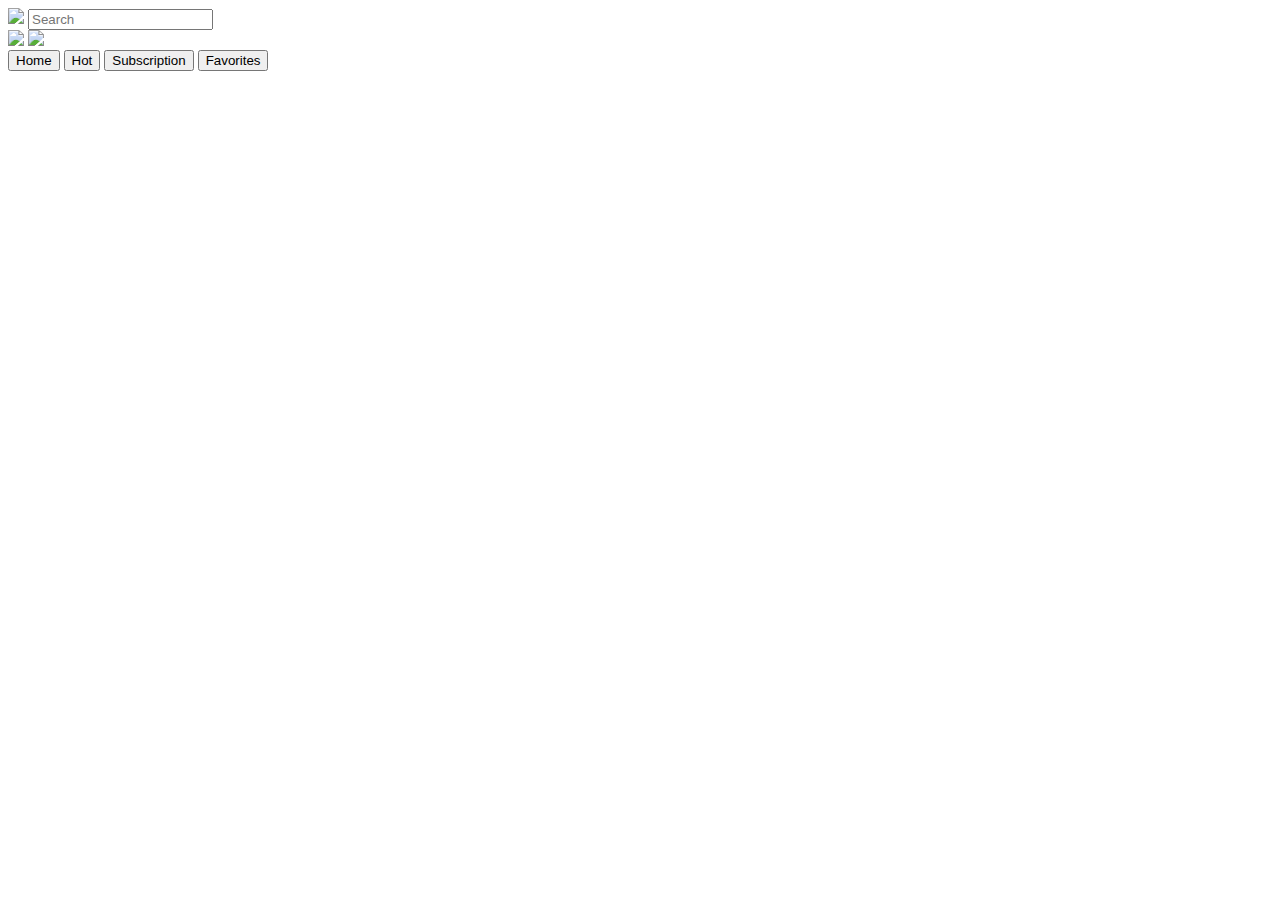
==== index.html @ 9000d668 "added icon and updated webpage title" ====
<!DOCTYPE html>
<html lang="en">
  <head>
    <title>dotdot</title>
    <link rel="stylesheet" type="text/css" href="./style.css" >
    <link rel="shortcut icon" type="image/x-icon" href="./assets/icon.png" />
  </head>
  <body>
    <div class="layoutBar">
      <img class="logo" src="./assets/dotdot_logo.png" />
      <input class="searchbar" type="search" placeholder="Search">
      </input>
      <div class="layoutRight">
        <img class="upload" src="./assets/upload.png" />
        <img class="profile_pic" src="./assets/anon.jpg" />
      </div>
    </div>
    <div class="content">
      <div class="leftMenu">
        <input class="leftMenuItems" type="button" value="Home" />
        <input class="leftMenuItems" type="button" value="Hot" />
        <input class="leftMenuItems" type="button" value="Subscription" />
        <input class="leftMenuItems" type="button" value="Favorites" />
      </div>
    </div>
  </body>
</html>
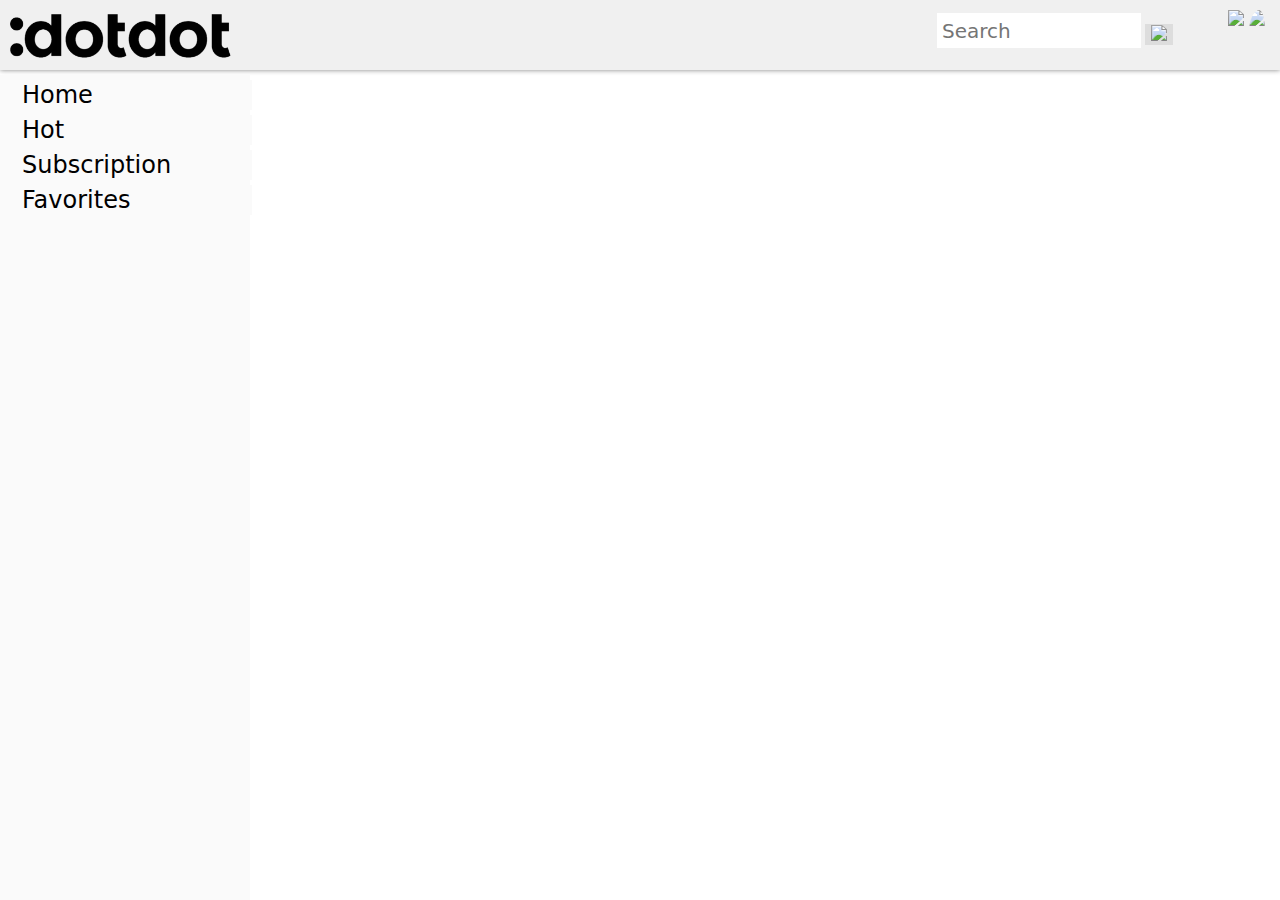
==== commit 054377f8: "Merge branch 'master' of https://github.com/bennyfungc/cse134b" ====
--- a/index.html
+++ b/index.html
@@ -1,21 +1,34 @@
 <!DOCTYPE html>
 <html lang="en">
+<meta name="viewport" content="width=device-width, initial-scale=1.0">
   <head>
     <title>dotdot</title>
     <link rel="stylesheet" type="text/css" href="./style.css" >
     <link rel="shortcut icon" type="image/x-icon" href="./assets/icon.png" />
   </head>
   <body>
-    <div class="layoutBar">
-      <img class="logo" src="./assets/dotdot_logo.png" />
-      <input class="searchbar" type="search" placeholder="Search">
-      </input>
-      <div class="layoutRight">
-        <img class="upload" src="./assets/upload.png" />
-        <img class="profile_pic" src="./assets/anon.jpg" />
+    <div class="navbar">
+      <div class="navleft">
+        <a class="logo" href="./index.html">
+          <img class="logo" src="./assets/dotdot_logo.png" />
+        </a>
+      </div>
+      <div class="navright">
+        <a class="profile" href="./profile.html">
+          <img class="profile_pic" src="./assets/anon.jpg" />
+        </a>
+        <a class="upload" href="./upload.html">
+          <img class="upload" src="./assets/upload.png" />
+        </a>
+        <form action="/search.html">
+          <input class="searchbar" type="search" placeholder="Search">
+          <button class="search" type="submit">
+            <img class="search" src="./assets/search.png" />
+          </button>
+        </form>
       </div>
     </div>
-    <div class="content">
+    <div class="body-container">
       <div class="leftMenu">
         <input class="leftMenuItems" type="button" value="Home" />
         <input class="leftMenuItems" type="button" value="Hot" />
--- a/style.css
+++ b/style.css
@@ -0,0 +1,140 @@
+html {
+  height: 100%;
+  width: 100%;
+}
+
+body {
+  margin:0px;
+  height: 100%;
+  width: 100%;
+}
+
+div.navleft {
+  display: inline-block;
+  float: left;
+  width: 230px;
+}
+
+div.navright{
+  display: inline-block;
+  float: right;
+  width: auto;
+}
+
+form {
+  float: left;
+  margin-top: 3px;
+}
+
+img.logo {
+  height: 50px;
+}
+
+a.logo {
+  height: 0px;
+  text-decoration: none;
+}
+
+img.profile_pic {
+  height: 45px;
+  border-radius: 50%;
+  padding-right: 5px;
+  float: right;
+}
+
+img.upload {
+  height: 40px;
+  padding-right: 5px;
+  float: right;
+}
+
+img.search {
+  height: 28px;
+}
+
+button.search {
+  position: relative;
+  top: 3px;
+  background: #ddd;
+  border: none;
+}
+
+button.search:hover {
+  background: #ccc;
+}
+
+a.profile {
+  height: 0px;
+  text-decoration: none;
+}
+
+a.upload {
+  height: 0px;
+  text-decoration: none;
+}
+
+input.searchbar {
+  border: none;
+  font-family: system-ui;
+  padding: 5px;
+  font-size: 20px;
+  width: 70%;
+  height: 35px;
+}
+
+div.navbar{
+  padding: 10px;
+  width: auto;
+  margin-top: 0px;
+  background-color: #F0F0F0;
+  height: 50px;
+  box-shadow: 0px 0px 5px grey;
+}
+
+div.body-container {
+  width: 100%;
+  height: calc(100% - 70px);
+}
+
+div.leftMenu{
+  float: left;
+  height: calc(100% - 5px);
+  width: 250px;
+  margin-top: 5px;
+  background-color: #FAFAFA;
+}
+
+input.leftMenuItems {
+  border: 0px;
+  outline: none;
+  margin: 5px 2px;
+  padding-left: 20px;
+  display: block;
+  width: 100%;
+  font-family: system-ui;
+  font-size: 24px;
+  text-align: left;
+  background-color: #FAFAFA;
+}
+
+input.leftMenuItems:hover {
+  background-color: #EFEFEF;
+}
+
+@media only screen and (max-width: 650px){
+  div.navleft {
+    position: absolute;
+    visibility: hidden;
+  }
+
+  div.navright {
+    position: absolute;
+    width: 100%;
+  }
+
+  div.leftMenu {
+    height: auto;
+    width: 100%;
+  }
+
+}
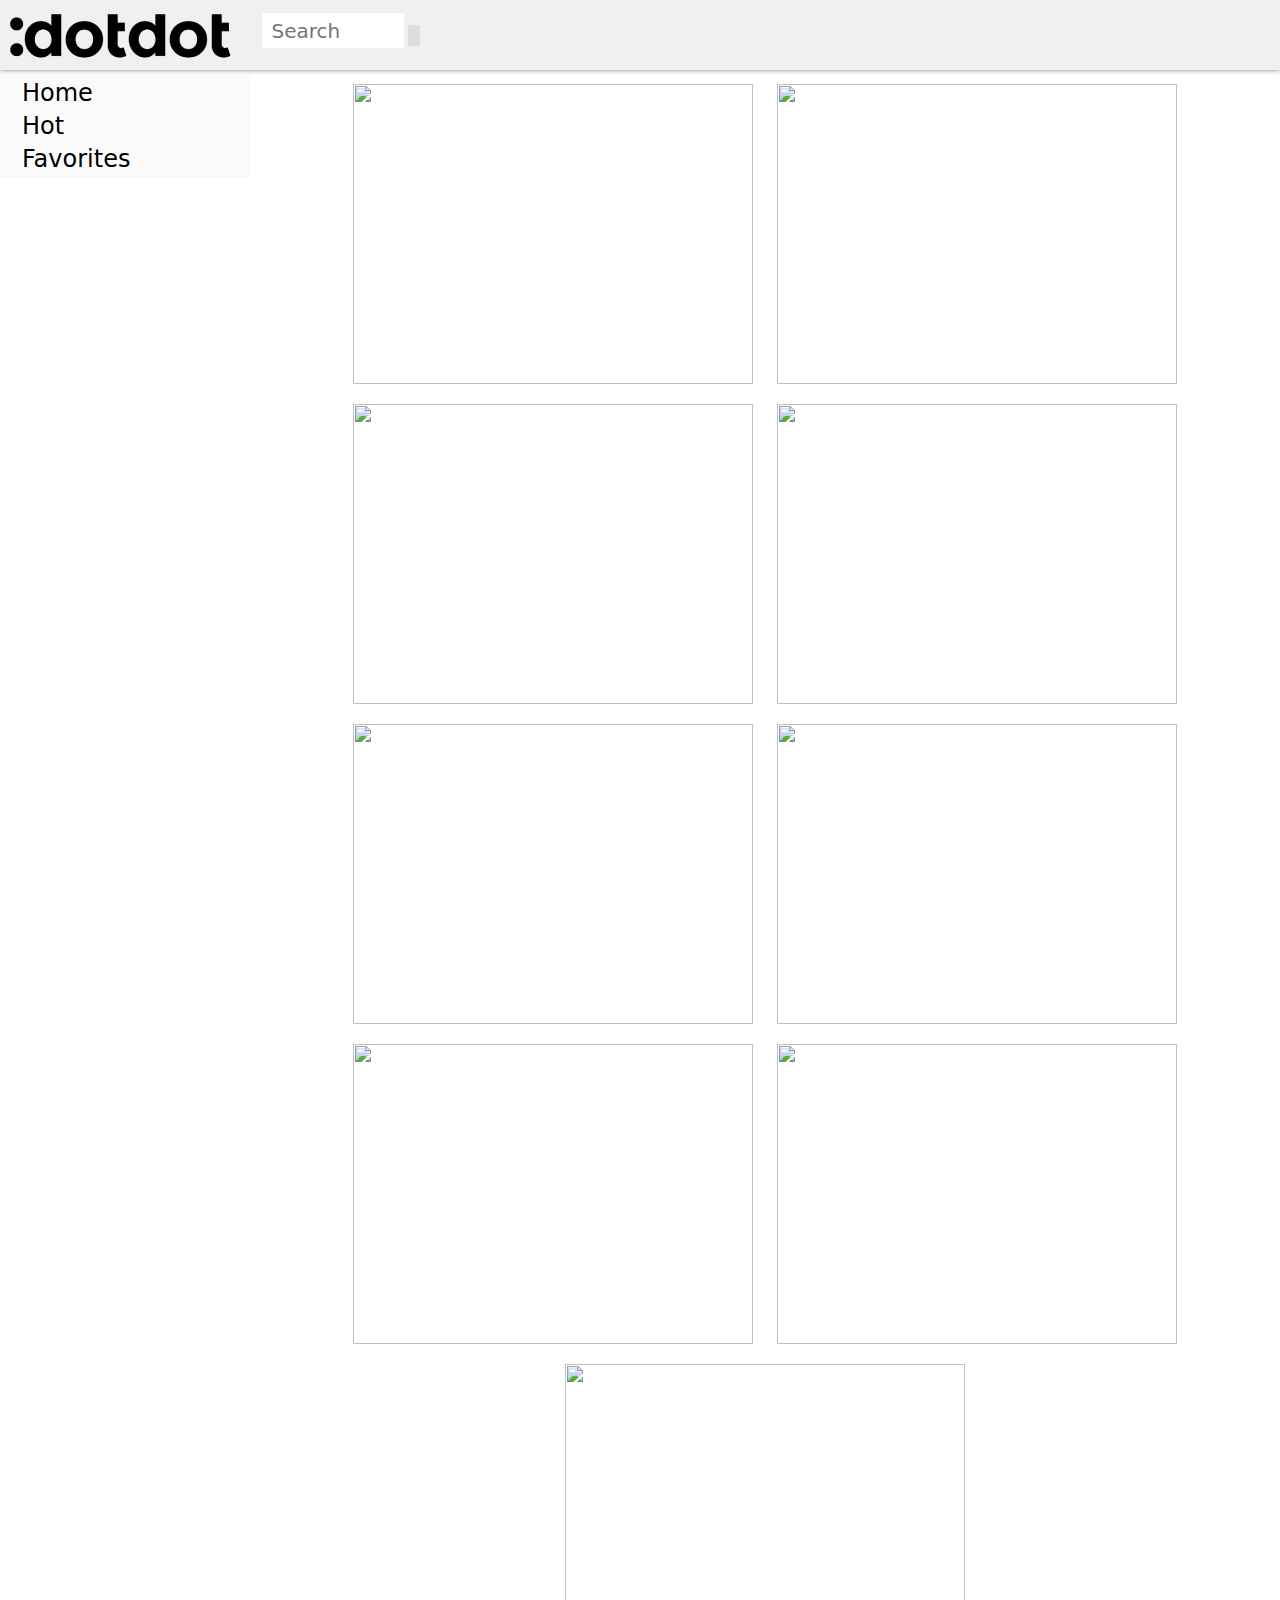
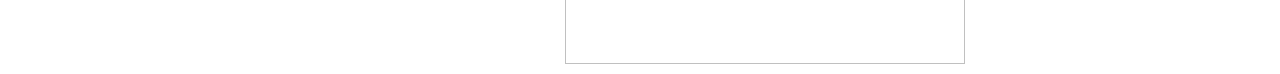
==== commit 0602d7f1: "clean up code according to style validator" ====
--- a/index.html
+++ b/index.html
@@ -1,7 +1,8 @@
 <!DOCTYPE html>
 <html lang="en">
-<meta name="viewport" content="width=device-width, initial-scale=1.0">
   <head>
+    <meta name="viewport" content="width=device-width, initial-scale=1.0">
+    <meta charset="utf-8">
     <title>dotdot</title>
     <link rel="stylesheet" type="text/css" href="./style.css" >
     <link rel="shortcut icon" type="image/x-icon" href="./assets/icon.png" />
@@ -10,30 +11,77 @@
     <div class="navbar">
       <div class="navleft">
         <a class="logo" href="./index.html">
-          <img class="logo" src="./assets/dotdot_logo.png" />
+          <img alt="" class="logo" src="./assets/dotdot_logo.png" />
         </a>
+        <form action="./search.html">
+            <input class="searchbar" type="search" placeholder="Search">
+            <button class="button" type="submit">
+                <img alt="" class="search" src="./assets/search.png" />
+            </button>
+        </form>
       </div>
       <div class="navright">
         <a class="profile" href="./profile.html">
-          <img class="profile_pic" src="./assets/anon.jpg" />
+          <img alt="" class="profile_pic" src="./assets/anon.jpg" />
         </a>
-        <a class="upload" href="./upload.html">
-          <img class="upload" src="./assets/upload.png" />
+        <a class="upload" onclick="" >
+          <img alt="" class="upload" src="./assets/upload.png" />
         </a>
-        <form action="/search.html">
-          <input class="searchbar" type="search" placeholder="Search">
-          <button class="search" type="submit">
-            <img class="search" src="./assets/search.png" />
-          </button>
-        </form>
+
       </div>
     </div>
     <div class="body-container">
       <div class="leftMenu">
-        <input class="leftMenuItems" type="button" value="Home" />
-        <input class="leftMenuItems" type="button" value="Hot" />
-        <input class="leftMenuItems" type="button" value="Subscription" />
-        <input class="leftMenuItems" type="button" value="Favorites" />
+        <a class="leftMenuItems" href="./index.html" >Home</a>
+        <a class="leftMenuItems" href="./index.html" >Hot</a>
+        <a class="leftMenuItems" href="./index.html" >Favorites</a>
+      </div>
+      <div class="body-right">
+        <div class="gallery">
+          <a href="./view.html" >
+            <img alt="" src="./artwork/1.jpg" >
+          </a>
+        </div>
+        <div class="gallery">
+          <a href="./view.html" >
+            <img alt="" src="./artwork/2.jpg" >
+          </a>
+        </div>
+        <div class="gallery">
+          <a href="./view.html" >
+            <img alt="" src="./artwork/3.jpg" >
+          </a>
+        </div>
+        <div class="gallery">
+          <a href="./view.html" >
+            <img alt="" src="./artwork/4.jpg" >
+          </a>
+        </div>
+        <div class="gallery">
+          <a href="./view.html" >
+            <img alt="" src="./artwork/5.jpg" >
+          </a>
+        </div>
+        <div class="gallery">
+          <a href="./view.html" >
+            <img alt="" src="./artwork/6.jpg" >
+          </a>
+        </div>
+        <div class="gallery">
+          <a href="./view.html" >
+            <img alt="" src="./artwork/7.jpg" >
+          </a>
+        </div>
+        <div class="gallery">
+          <a href="./view.html" >
+            <img alt="" src="./artwork/8.jpg" >
+          </a>
+        </div>
+        <div class="gallery">
+          <a href="./view.html" >
+            <img alt="" src="./artwork/9.jpg" >
+          </a>
+        </div>
       </div>
     </div>
   </body>
--- a/style.css
+++ b/style.css
@@ -12,18 +12,21 @@
 div.navleft {
   display: inline-block;
   float: left;
-  width: 230px;
+  width: auto;
+  margin: 10px;
 }
 
 div.navright{
   display: inline-block;
   float: right;
   width: auto;
+  margin: 10px;
 }
 
 form {
-  float: left;
+  float: right;
   margin-top: 3px;
+  margin-left: 30px;
 }
 
 img.logo {
@@ -52,23 +55,29 @@
   height: 28px;
 }
 
-button.search {
+button.button {
   position: relative;
   top: 3px;
   background: #ddd;
   border: none;
-}
-
-button.search:hover {
+  font-family: system-ui;
+  font-size: 16px;
+}
+
+button.button:hover {
   background: #ccc;
 }
 
 a.profile {
+  position: absolute;
+  right: 5px;
   height: 0px;
   text-decoration: none;
 }
 
 a.upload {
+  position: absolute;
+  right: 60px;
   height: 0px;
   text-decoration: none;
 }
@@ -76,65 +85,238 @@
 input.searchbar {
   border: none;
   font-family: system-ui;
-  padding: 5px;
+  padding: 10px;
   font-size: 20px;
-  width: 70%;
+  width: 50%;
   height: 35px;
 }
 
 div.navbar{
-  padding: 10px;
-  width: auto;
+  vertical-align: middle;
+  min-width: 300px;
+  width: 100%;
   margin-top: 0px;
   background-color: #F0F0F0;
-  height: 50px;
+  height: 70px;
   box-shadow: 0px 0px 5px grey;
 }
 
 div.body-container {
   width: 100%;
-  height: calc(100% - 70px);
+  height: 100%;
+  display: table;
 }
 
 div.leftMenu{
   float: left;
+  height: inherit;
+  width: 250px;
+  background-color: #FAFAFA;
+  display: table-row;
+}
+
+div.body-right {
+  float: right;
   height: calc(100% - 5px);
-  width: 250px;
-  margin-top: 5px;
-  background-color: #FAFAFA;
-}
-
-input.leftMenuItems {
+  width: calc(100% - 250px);
+  text-align: center;
+  display: table-row;
+}
+
+a.leftMenuItems {
+  text-decoration: none;
+  color: black;
   border: 0px;
   outline: none;
   margin: 5px 2px;
   padding-left: 20px;
   display: block;
-  width: 100%;
   font-family: system-ui;
   font-size: 24px;
   text-align: left;
   background-color: #FAFAFA;
 }
 
-input.leftMenuItems:hover {
+a.leftMenuItems:hover {
   background-color: #EFEFEF;
 }
 
+div.gallery {
+  width: 400px;
+  height: 300px;
+  display: inline-block;
+  margin: 10px;
+}
+
+div.gallery img {
+  width: 100%;
+  height: 100%;
+  object-fit: cover;
+  object-position: top;
+}
+
+div.search-result {
+  width: 100%;
+  height: 40px;
+  margin: 20px;
+  padding: 10px;
+}
+
+p.reg-font {
+  float: left;
+  font-size: 20px;
+  font-family: system-ui;
+}
+
+h2.reg-font {
+  font-size: 20px;
+  font-family: system-ui;
+  font-weight: normal;
+}
+
+div.view-image {
+  margin-top: 50px;
+  margin-bottom: 50px;
+  width: 100%;
+}
+
+div.img-buttons {
+  display: flex;
+  margin-left: 20%;
+  margin-right: 20%;
+  height: 50px;
+  justify-content: flex-end;
+}
+
+div.view-rel {
+  margin: 75px;
+  margin-top: 25px;
+}
+
+div.view-bottom {
+  margin: 75px;
+}
+
+img.body-image {
+  display: block;
+  margin-left: auto;
+  margin-right: auto;
+  max-width: 1000px;
+}
+
+div.rel-text {
+  display: block;
+  width: 100%;
+  margin: 10px;
+}
+
+div.rel-gallery {
+  width: 200px;
+  height: 150px;
+  display: inline-grid;
+  margin: 10px;
+}
+
+div.rel-gallery img {
+  width: 100%;
+  height: 100%;
+  object-fit: cover;
+  object-position: top;
+}
+
+div.comment-row {
+  width: 100%;
+  margin-bottom: 10px;
+}
+
+form.chat-input {
+  display: inline-block;
+  width: 100%;
+}
+
+textarea {
+  padding: 12px;
+  border: 1px solid #ccc;
+  border-radius: 4px;
+  box-sizing: border-box;
+  resize: vertical;
+  font-family: system-ui;
+}
+
+[id='comment'] {
+  width: 90%;;
+}
+
+div.chat-container {
+  display: inline-block;
+  width: 90%;
+  border: 2px solid #dedede;
+  background-color: #f1f1f1;
+  border-radius: 5px;
+  padding: 10px;
+  margin: 10px 0;
+}
+
+a.profile-link {
+  color: inherit;
+  text-decoration: none;
+}
+
+a.profile-link:hover {
+  text-decoration: underline;
+}
+
+img.comment_pic {
+  height: 45px;
+  border-radius: 50%;
+  float: left;
+  margin: 20px;
+}
+
+span.time {
+  color: #aaa;
+}
+
 @media only screen and (max-width: 650px){
-  div.navleft {
+  a.logo {
     position: absolute;
     visibility: hidden;
   }
 
-  div.navright {
-    position: absolute;
-    width: 100%;
-  }
-
-  div.leftMenu {
+  form {
+    margin-left: 10px;
+  }
+
+  div.leftMenu, div.body-right {
+    margin-top: 5px;
     height: auto;
     width: 100%;
   }
 
-}
+  div.view-image, div.view-rel, div.view-bottom {
+    height: auto;
+    width: 100%;
+    margin: 5px;
+  }
+
+  img.body-image {
+    width: 95%;
+  }
+}
+
+
+/* Animate like button */
+[id='toggle-heart'] {
+  position: absolute;
+  left: -100vw;
+}
+
+[for='toggle-heart'] {
+  color: #aab8c2;
+  font-size: 2em;
+  cursor: pointer;
+}
+
+[id='toggle-heart']:checked + label {
+  color: #e2264d;
+}
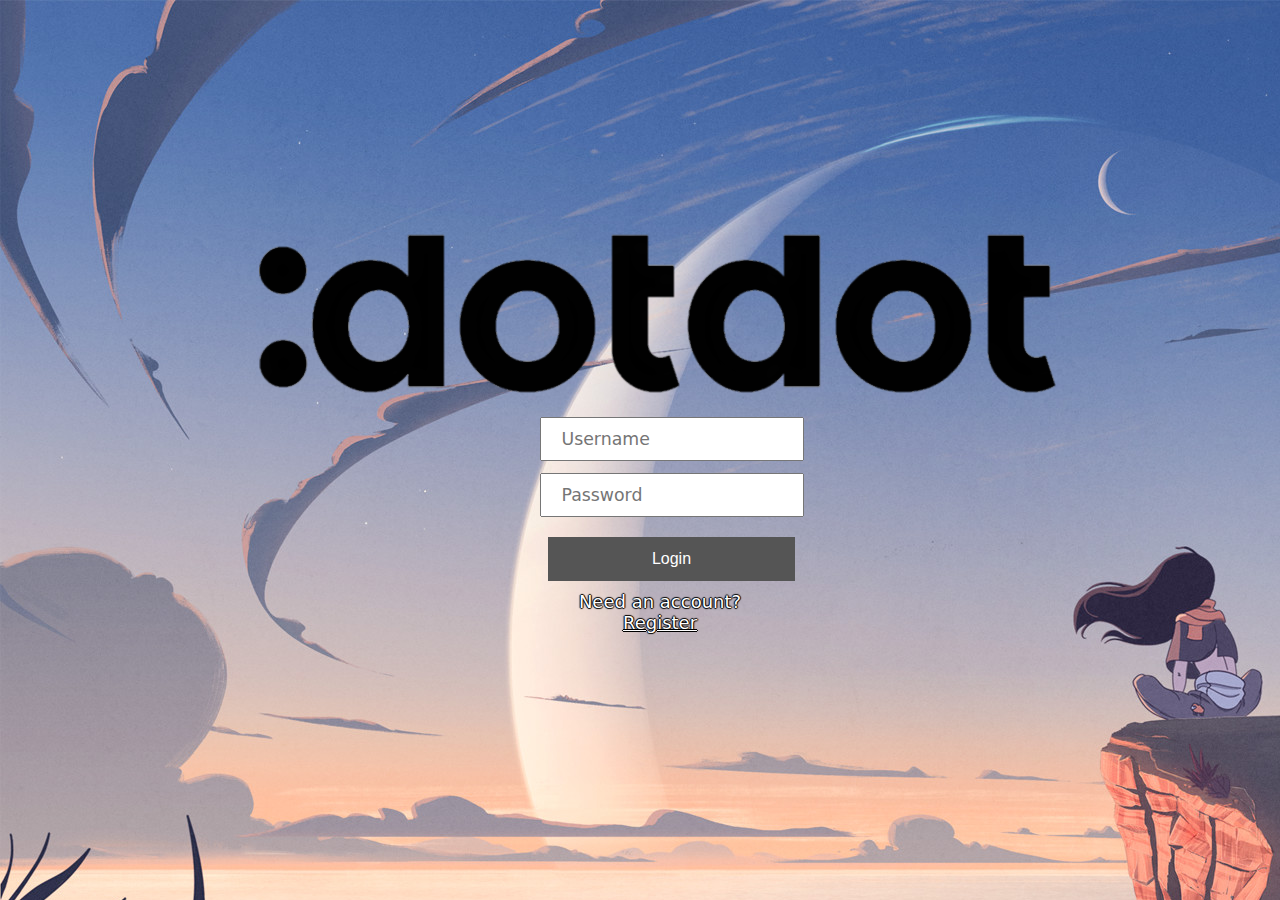
==== commit 7008cdf9: "added login/logout functionality" ====
--- a/index.html
+++ b/index.html
@@ -6,6 +6,7 @@
     <title>dotdot</title>
     <link rel="stylesheet" type="text/css" href="./style.css" >
     <link rel="shortcut icon" type="image/x-icon" href="./assets/icon.png" />
+    <script type="text/javascript" src="user.js"></script>
   </head>
   <body>
     <div class="navbar">
@@ -13,9 +14,9 @@
         <a class="logo" href="./index.html">
           <img alt="" class="logo" src="./assets/dotdot_logo.png" />
         </a>
-        <form action="./search.html">
-            <input class="searchbar" type="search" placeholder="Search">
-            <button class="button" type="submit">
+        <form onsubmit="return false">
+            <input class="searchbar" id="search-input" type="search" placeholder="Search">
+            <button class="button" id="search-button" type="button" onclick="searchSubmit()">
                 <img alt="" class="search" src="./assets/search.png" />
             </button>
         </form>
@@ -27,7 +28,7 @@
         <a class="upload" onclick="" >
           <img alt="" class="upload" src="./assets/upload.png" />
         </a>
-
+        <p class="username" id="display-name">Hello</p>
       </div>
     </div>
     <div class="body-container">
@@ -35,8 +36,12 @@
         <a class="leftMenuItems" href="./index.html" >Home</a>
         <a class="leftMenuItems" href="./index.html" >Hot</a>
         <a class="leftMenuItems" href="./index.html" >Favorites</a>
+        <a class="leftMenuItems" href="./login.html" onclick="logout()">Logout</a>
       </div>
       <div class="body-right">
+        <div class="search-result" id="search-result" style="display: none">
+          <p class="reg-font" id="searchQuery">Search results for </p>
+        </div>
         <div class="gallery">
           <a href="./view.html" >
             <img alt="" src="./artwork/1.jpg" >
@@ -85,4 +90,6 @@
       </div>
     </div>
   </body>
+  <script type="text/javascript" src="session.js"></script>
+  <script type="text/javascript" src="search.js"></script>
 </html>
--- a/style.css
+++ b/style.css
@@ -23,7 +23,7 @@
   margin: 10px;
 }
 
-form {
+form  {
   float: right;
   margin-top: 3px;
   margin-left: 30px;
@@ -49,6 +49,16 @@
   height: 40px;
   padding-right: 5px;
   float: right;
+}
+
+p.username {
+  float: right;
+  font-size: 20px;
+  font-family: system-ui;
+  position: absolute;
+  right: 120px;
+  top: 0px;
+  height: 0px;
 }
 
 img.search {
@@ -158,14 +168,15 @@
 div.search-result {
   width: 100%;
   height: 40px;
-  margin: 20px;
+}
+
+p.reg-font {
+  text-align: left;
+  font-size: 20px;
+  font-family: system-ui;
+  width: 100%;
+  margin: 10px;
   padding: 10px;
-}
-
-p.reg-font {
-  float: left;
-  font-size: 20px;
-  font-family: system-ui;
 }
 
 h2.reg-font {
